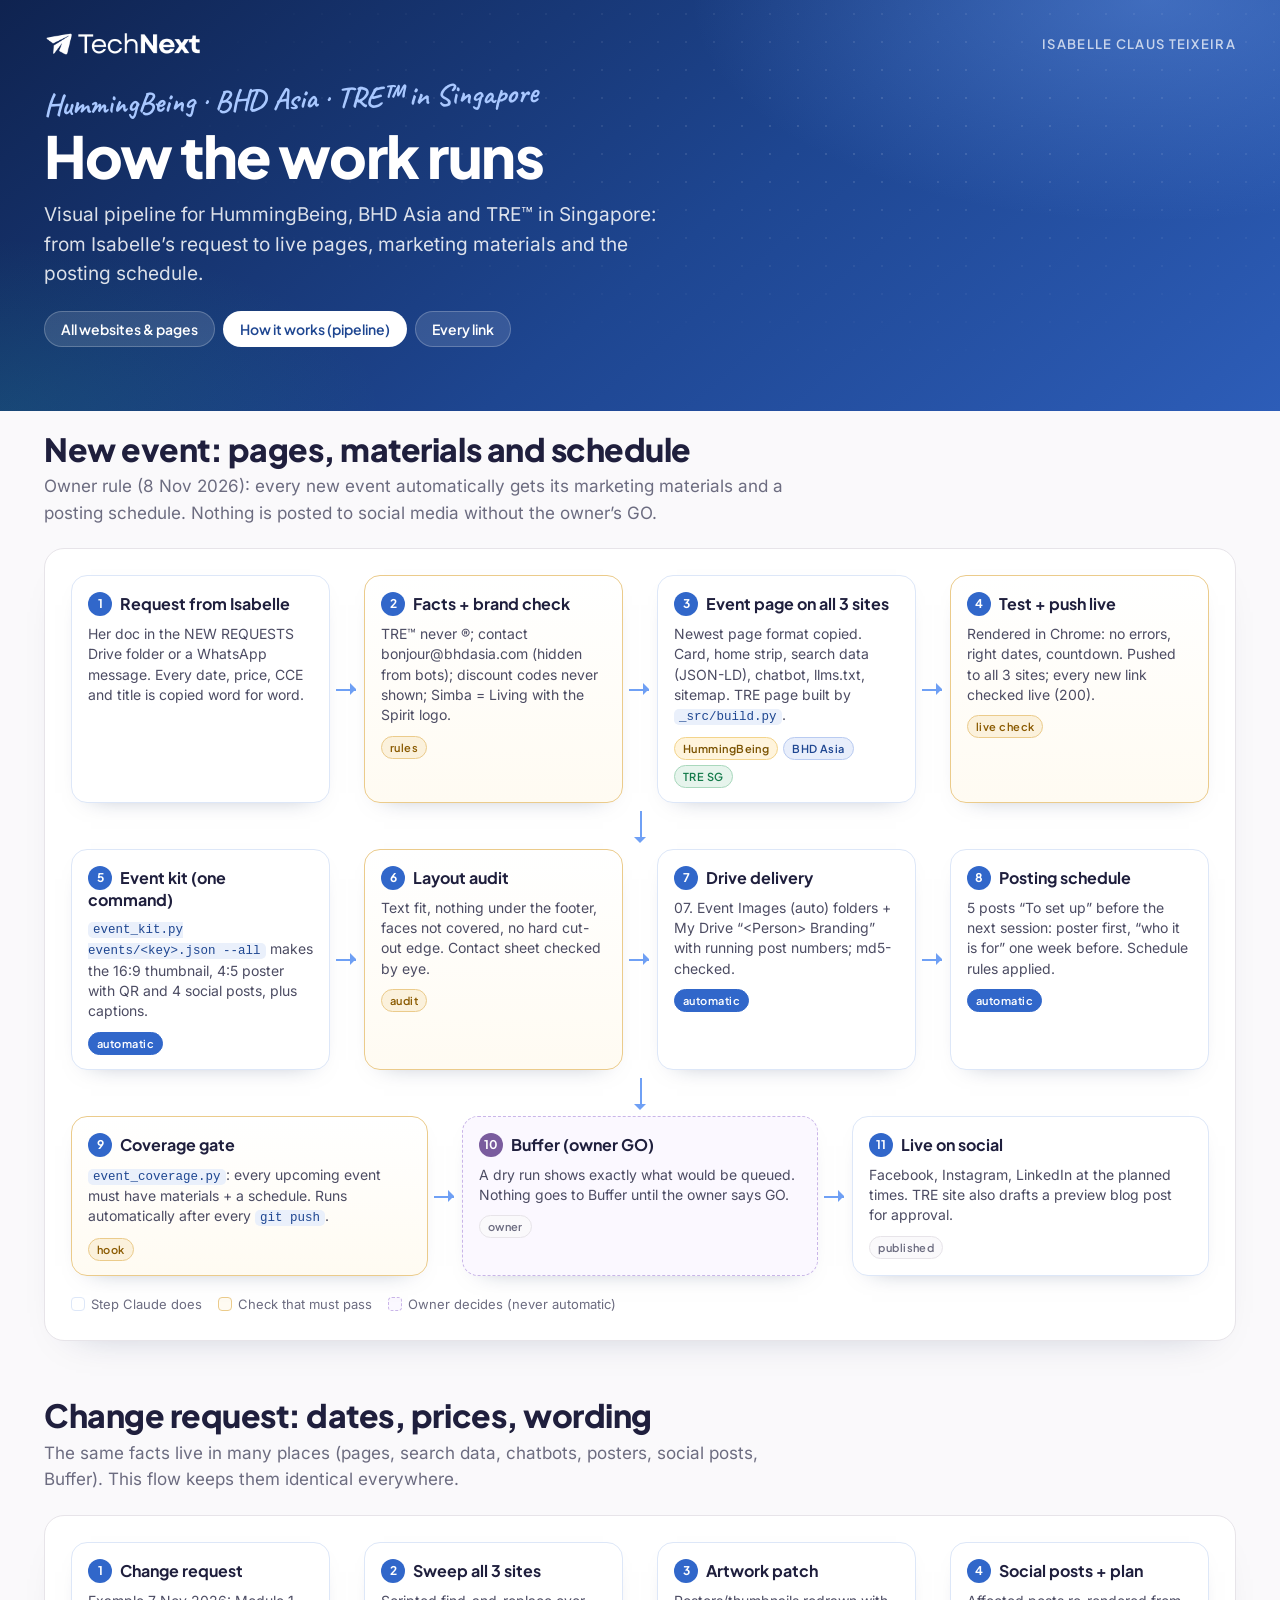
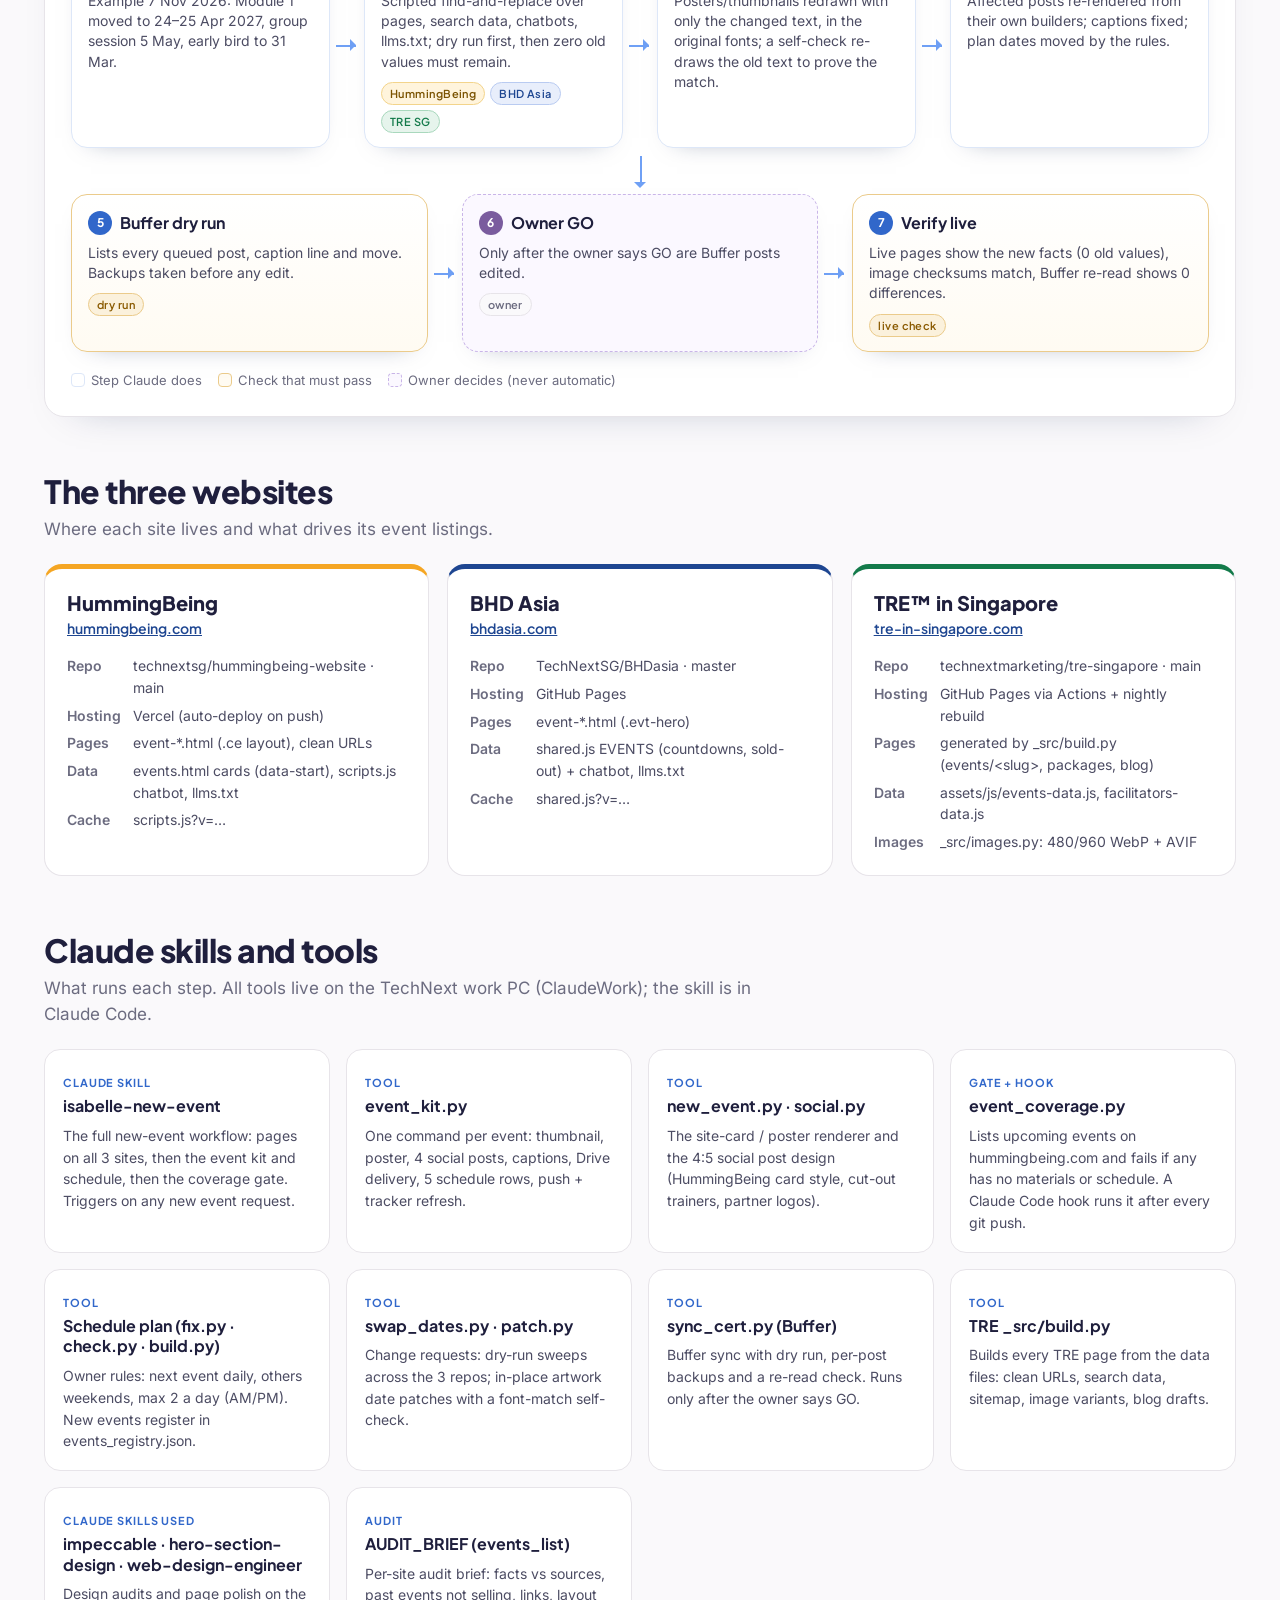
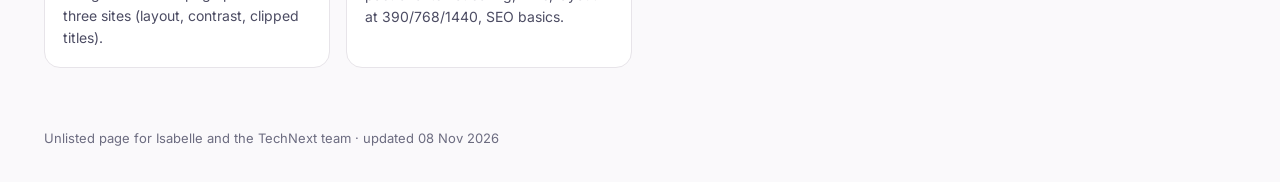
==== pipeline.html @ b977409a "Hub: pipeline flowchart page + every-link page (305 links), nav on all pages Owner ask 8 Nov 2026: c" ====
<!doctype html>
<html lang="en"><head><meta charset="utf-8"><meta name="viewport" content="width=device-width,initial-scale=1">
<meta name="robots" content="noindex,nofollow"><meta name="color-scheme" content="light">
<title>How the work runs · Isabelle · TechNext</title><meta name="description" content="Visual pipeline for HummingBeing, BHD Asia and TRE&trade; in Singapore: from Isabelle&rsquo;s request to live pages, marketing materials and the posting schedule.">
<link rel="icon" href="assets/img/favicon-48.png" sizes="48x48">
<link rel="stylesheet" href="assets/fonts.css?v=1"><link rel="stylesheet" href="assets/hub.css?v=1"><link rel="stylesheet" href="assets/pages.css?v=20261108a">
</head><body>
<header class="ix-hero"><div class="ix-wrap">
<div class="ix-top"><span class="ix-logo"><img src="assets/img/logo-horizontal-white.png" alt="TechNext" width="160" height="32"></span><span class="ix-for">Isabelle Claus Teixeira</span></div>
<div class="ix-hero-row"><div><p class="ix-kicker">HummingBeing · BHD Asia · TRE&trade; in Singapore</p>
<h1>How the work runs</h1><p class="ix-lead">Visual pipeline for HummingBeing, BHD Asia and TRE&trade; in Singapore: from Isabelle&rsquo;s request to live pages, marketing materials and the posting schedule.</p></div></div>
<nav class="pg-nav" aria-label="Hub pages"><a href="./">All websites &amp; pages</a><a href="pipeline.html" aria-current="page">How it works (pipeline)</a><a href="links.html">Every link</a></nav></div></header>
<main class="ix-wrap"><section class="pg-sec"><h2>New event: pages, materials and schedule</h2><p class="pg-lead">Owner rule (8 Nov 2026): every new event automatically gets its marketing materials and a posting schedule. Nothing is posted to social media without the owner&rsquo;s GO.</p><div class="pg-card"><div class="fl"><div class="fl-row" style="--n:4"><div class="nd "><b>Request from Isabelle</b><p>Her doc in the NEW REQUESTS Drive folder or a WhatsApp message. Every date, price, CCE and title is copied word for word.</p></div><div class="nd is-gate"><b>Facts + brand check</b><p>TRE&trade; never &reg;; contact bonjour@bhdasia.com (hidden from bots); discount codes never shown; Simba = Living with the Spirit logo.</p><div class="tg"><span class="gate">rules</span></div></div><div class="nd "><b>Event page on all 3 sites</b><p>Newest page format copied. Card, home strip, search data (JSON-LD), chatbot, llms.txt, sitemap. TRE page built by <code>_src/build.py</code>.</p><div class="tg"><span class="hb">HummingBeing</span><span class="bhd">BHD Asia</span><span class="tre">TRE SG</span></div></div><div class="nd is-gate"><b>Test + push live</b><p>Rendered in Chrome: no errors, right dates, countdown. Pushed to all 3 sites; every new link checked live (200).</p><div class="tg"><span class="gate">live check</span></div></div></div><div class="fl-row" style="--n:4"><div class="nd "><b>Event kit (one command)</b><p><code>event_kit.py events/&lt;key&gt;.json --all</code> makes the 16:9 thumbnail, 4:5 poster with QR and 4 social posts, plus captions.</p><div class="tg"><span class="auto">automatic</span></div></div><div class="nd is-gate"><b>Layout audit</b><p>Text fit, nothing under the footer, faces not covered, no hard cut-out edge. Contact sheet checked by eye.</p><div class="tg"><span class="gate">audit</span></div></div><div class="nd "><b>Drive delivery</b><p>07. Event Images (auto) folders + My Drive &ldquo;&lt;Person&gt; Branding&rdquo; with running post numbers; md5-checked.</p><div class="tg"><span class="auto">automatic</span></div></div><div class="nd "><b>Posting schedule</b><p>5 posts &ldquo;To set up&rdquo; before the next session: poster first, &ldquo;who it is for&rdquo; one week before. Schedule rules applied.</p><div class="tg"><span class="auto">automatic</span></div></div></div><div class="fl-row" style="--n:3"><div class="nd is-gate"><b>Coverage gate</b><p><code>event_coverage.py</code>: every upcoming event must have materials + a schedule. Runs automatically after every <code>git push</code>.</p><div class="tg"><span class="gate">hook</span></div></div><div class="nd is-owner"><b>Buffer (owner GO)</b><p>A dry run shows exactly what would be queued. Nothing goes to Buffer until the owner says GO.</p><div class="tg"><span class="">owner</span></div></div><div class="nd "><b>Live on social</b><p>Facebook, Instagram, LinkedIn at the planned times. TRE site also drafts a preview blog post for approval.</p><div class="tg"><span class="">published</span></div></div></div></div><div class="fl-legend"><span><i></i>Step Claude does</span><span><i class="g"></i>Check that must pass</span><span><i class="o"></i>Owner decides (never automatic)</span></div></div></section><section class="pg-sec"><h2>Change request: dates, prices, wording</h2><p class="pg-lead">The same facts live in many places (pages, search data, chatbots, posters, social posts, Buffer). This flow keeps them identical everywhere.</p><div class="pg-card"><div class="fl"><div class="fl-row" style="--n:4"><div class="nd "><b>Change request</b><p>Example 7 Nov 2026: Module 1 moved to 24&ndash;25 Apr 2027, group session 5 May, early bird to 31 Mar.</p></div><div class="nd "><b>Sweep all 3 sites</b><p>Scripted find-and-replace over pages, search data, chatbots, llms.txt; dry run first, then zero old values must remain.</p><div class="tg"><span class="hb">HummingBeing</span><span class="bhd">BHD Asia</span><span class="tre">TRE SG</span></div></div><div class="nd "><b>Artwork patch</b><p>Posters/thumbnails redrawn with only the changed text, in the original fonts; a self-check re-draws the old text to prove the match.</p></div><div class="nd "><b>Social posts + plan</b><p>Affected posts re-rendered from their own builders; captions fixed; plan dates moved by the rules.</p></div></div><div class="fl-row" style="--n:3"><div class="nd is-gate"><b>Buffer dry run</b><p>Lists every queued post, caption line and move. Backups taken before any edit.</p><div class="tg"><span class="gate">dry run</span></div></div><div class="nd is-owner"><b>Owner GO</b><p>Only after the owner says GO are Buffer posts edited.</p><div class="tg"><span class="">owner</span></div></div><div class="nd is-gate"><b>Verify live</b><p>Live pages show the new facts (0 old values), image checksums match, Buffer re-read shows 0 differences.</p><div class="tg"><span class="gate">live check</span></div></div></div></div><div class="fl-legend"><span><i></i>Step Claude does</span><span><i class="g"></i>Check that must pass</span><span><i class="o"></i>Owner decides (never automatic)</span></div></div></section><section class="pg-sec"><h2>The three websites</h2><p class="pg-lead">Where each site lives and what drives its event listings.</p><div class="sites3"><div class="site" style="--c:#F5A623"><h3>HummingBeing</h3><a class="u" href="https://hummingbeing.com/">hummingbeing.com</a><dl><dt>Repo</dt><dd>technextsg/hummingbeing-website · main</dd><dt>Hosting</dt><dd>Vercel (auto-deploy on push)</dd><dt>Pages</dt><dd>event-*.html (.ce layout), clean URLs</dd><dt>Data</dt><dd>events.html cards (data-start), scripts.js chatbot, llms.txt</dd><dt>Cache</dt><dd>scripts.js?v=…</dd></dl></div><div class="site" style="--c:#1E4691"><h3>BHD Asia</h3><a class="u" href="https://bhdasia.com/">bhdasia.com</a><dl><dt>Repo</dt><dd>TechNextSG/BHDasia · master</dd><dt>Hosting</dt><dd>GitHub Pages</dd><dt>Pages</dt><dd>event-*.html (.evt-hero)</dd><dt>Data</dt><dd>shared.js EVENTS (countdowns, sold-out) + chatbot, llms.txt</dd><dt>Cache</dt><dd>shared.js?v=…</dd></dl></div><div class="site" style="--c:#137A4A"><h3>TRE&trade; in Singapore</h3><a class="u" href="https://tre-in-singapore.com/">tre-in-singapore.com</a><dl><dt>Repo</dt><dd>technextmarketing/tre-singapore · main</dd><dt>Hosting</dt><dd>GitHub Pages via Actions + nightly rebuild</dd><dt>Pages</dt><dd>generated by _src/build.py (events/&lt;slug&gt;, packages, blog)</dd><dt>Data</dt><dd>assets/js/events-data.js, facilitators-data.js</dd><dt>Images</dt><dd>_src/images.py: 480/960 WebP + AVIF</dd></dl></div></div></section><section class="pg-sec"><h2>Claude skills and tools</h2><p class="pg-lead">What runs each step. All tools live on the TechNext work PC (ClaudeWork); the skill is in Claude Code.</p><div class="skills"><div class="sk"><span class="k">Claude skill</span><h3>isabelle-new-event</h3><p>The full new-event workflow: pages on all 3 sites, then the event kit and schedule, then the coverage gate. Triggers on any new event request.</p></div><div class="sk"><span class="k">Tool</span><h3>event_kit.py</h3><p>One command per event: thumbnail, poster, 4 social posts, captions, Drive delivery, 5 schedule rows, push + tracker refresh.</p></div><div class="sk"><span class="k">Tool</span><h3>new_event.py · social.py</h3><p>The site-card / poster renderer and the 4:5 social post design (HummingBeing card style, cut-out trainers, partner logos).</p></div><div class="sk"><span class="k">Gate + hook</span><h3>event_coverage.py</h3><p>Lists upcoming events on hummingbeing.com and fails if any has no materials or schedule. A Claude Code hook runs it after every git push.</p></div><div class="sk"><span class="k">Tool</span><h3>Schedule plan (fix.py · check.py · build.py)</h3><p>Owner rules: next event daily, others weekends, max 2 a day (AM/PM). New events register in events_registry.json.</p></div><div class="sk"><span class="k">Tool</span><h3>swap_dates.py · patch.py</h3><p>Change requests: dry-run sweeps across the 3 repos; in-place artwork date patches with a font-match self-check.</p></div><div class="sk"><span class="k">Tool</span><h3>sync_cert.py (Buffer)</h3><p>Buffer sync with dry run, per-post backups and a re-read check. Runs only after the owner says GO.</p></div><div class="sk"><span class="k">Tool</span><h3>TRE _src/build.py</h3><p>Builds every TRE page from the data files: clean URLs, search data, sitemap, image variants, blog drafts.</p></div><div class="sk"><span class="k">Claude skills used</span><h3>impeccable · hero-section-design · web-design-engineer</h3><p>Design audits and page polish on the three sites (layout, contrast, clipped titles).</p></div><div class="sk"><span class="k">Audit</span><h3>AUDIT_BRIEF (events_list)</h3><p>Per-site audit brief: facts vs sources, past events not selling, links, layout at 390/768/1440, SEO basics.</p></div></div></section><p style="margin:60px 0 40px;font-size:13px;color:var(--muted)">Unlisted page for Isabelle and the TechNext team · updated 08 Nov 2026</p></main></body></html>
---- assets/fonts.css ----
/* Deck fonts, self-hosted so a presentation looks the same with no internet (offline, venue Wi-Fi down, file:// copies).
   Caveat, Inter and Plus Jakarta Sans (SIL Open Font License); latin, latin-ext and vietnamese subsets. One face per weight,
   exactly as Google Fonts declared them, so in-between weights (650, 750) still resolve to 700 and 800 as before. */
@font-face{font-family:'Caveat';font-style:normal;font-weight:500;font-display:swap;src:url(fonts/caveat-latin-ext.woff2) format('woff2');unicode-range:U+0100-02BA, U+02BD-02C5, U+02C7-02CC, U+02CE-02D7, U+02DD-02FF, U+0304, U+0308, U+0329, U+1D00-1DBF, U+1E00-1E9F, U+1EF2-1EFF, U+2020, U+20A0-20AB, U+20AD-20C0, U+2113, U+2C60-2C7F, U+A720-A7FF}
@font-face{font-family:'Caveat';font-style:normal;font-weight:500;font-display:swap;src:url(fonts/caveat-latin.woff2) format('woff2');unicode-range:U+0000-00FF, U+0131, U+0152-0153, U+02BB-02BC, U+02C6, U+02DA, U+02DC, U+0304, U+0308, U+0329, U+2000-206F, U+20AC, U+2122, U+2191, U+2193, U+2212, U+2215, U+FEFF, U+FFFD}
@font-face{font-family:'Caveat';font-style:normal;font-weight:600;font-display:swap;src:url(fonts/caveat-latin-ext.woff2) format('woff2');unicode-range:U+0100-02BA, U+02BD-02C5, U+02C7-02CC, U+02CE-02D7, U+02DD-02FF, U+0304, U+0308, U+0329, U+1D00-1DBF, U+1E00-1E9F, U+1EF2-1EFF, U+2020, U+20A0-20AB, U+20AD-20C0, U+2113, U+2C60-2C7F, U+A720-A7FF}
@font-face{font-family:'Caveat';font-style:normal;font-weight:600;font-display:swap;src:url(fonts/caveat-latin.woff2) format('woff2');unicode-range:U+0000-00FF, U+0131, U+0152-0153, U+02BB-02BC, U+02C6, U+02DA, U+02DC, U+0304, U+0308, U+0329, U+2000-206F, U+20AC, U+2122, U+2191, U+2193, U+2212, U+2215, U+FEFF, U+FFFD}
@font-face{font-family:'Caveat';font-style:normal;font-weight:700;font-display:swap;src:url(fonts/caveat-latin-ext.woff2) format('woff2');unicode-range:U+0100-02BA, U+02BD-02C5, U+02C7-02CC, U+02CE-02D7, U+02DD-02FF, U+0304, U+0308, U+0329, U+1D00-1DBF, U+1E00-1E9F, U+1EF2-1EFF, U+2020, U+20A0-20AB, U+20AD-20C0, U+2113, U+2C60-2C7F, U+A720-A7FF}
@font-face{font-family:'Caveat';font-style:normal;font-weight:700;font-display:swap;src:url(fonts/caveat-latin.woff2) format('woff2');unicode-range:U+0000-00FF, U+0131, U+0152-0153, U+02BB-02BC, U+02C6, U+02DA, U+02DC, U+0304, U+0308, U+0329, U+2000-206F, U+20AC, U+2122, U+2191, U+2193, U+2212, U+2215, U+FEFF, U+FFFD}
@font-face{font-family:'Inter';font-style:normal;font-weight:400;font-display:swap;src:url(fonts/inter-vietnamese.woff2) format('woff2');unicode-range:U+0102-0103, U+0110-0111, U+0128-0129, U+0168-0169, U+01A0-01A1, U+01AF-01B0, U+0300-0301, U+0303-0304, U+0308-0309, U+0323, U+0329, U+1EA0-1EF9, U+20AB}
@font-face{font-family:'Inter';font-style:normal;font-weight:400;font-display:swap;src:url(fonts/inter-latin-ext.woff2) format('woff2');unicode-range:U+0100-02BA, U+02BD-02C5, U+02C7-02CC, U+02CE-02D7, U+02DD-02FF, U+0304, U+0308, U+0329, U+1D00-1DBF, U+1E00-1E9F, U+1EF2-1EFF, U+2020, U+20A0-20AB, U+20AD-20C0, U+2113, U+2C60-2C7F, U+A720-A7FF}
@font-face{font-family:'Inter';font-style:normal;font-weight:400;font-display:swap;src:url(fonts/inter-latin.woff2) format('woff2');unicode-range:U+0000-00FF, U+0131, U+0152-0153, U+02BB-02BC, U+02C6, U+02DA, U+02DC, U+0304, U+0308, U+0329, U+2000-206F, U+20AC, U+2122, U+2191, U+2193, U+2212, U+2215, U+FEFF, U+FFFD}
@font-face{font-family:'Inter';font-style:normal;font-weight:500;font-display:swap;src:url(fonts/inter-vietnamese.woff2) format('woff2');unicode-range:U+0102-0103, U+0110-0111, U+0128-0129, U+0168-0169, U+01A0-01A1, U+01AF-01B0, U+0300-0301, U+0303-0304, U+0308-0309, U+0323, U+0329, U+1EA0-1EF9, U+20AB}
@font-face{font-family:'Inter';font-style:normal;font-weight:500;font-display:swap;src:url(fonts/inter-latin-ext.woff2) format('woff2');unicode-range:U+0100-02BA, U+02BD-02C5, U+02C7-02CC, U+02CE-02D7, U+02DD-02FF, U+0304, U+0308, U+0329, U+1D00-1DBF, U+1E00-1E9F, U+1EF2-1EFF, U+2020, U+20A0-20AB, U+20AD-20C0, U+2113, U+2C60-2C7F, U+A720-A7FF}
@font-face{font-family:'Inter';font-style:normal;font-weight:500;font-display:swap;src:url(fonts/inter-latin.woff2) format('woff2');unicode-range:U+0000-00FF, U+0131, U+0152-0153, U+02BB-02BC, U+02C6, U+02DA, U+02DC, U+0304, U+0308, U+0329, U+2000-206F, U+20AC, U+2122, U+2191, U+2193, U+2212, U+2215, U+FEFF, U+FFFD}
@font-face{font-family:'Inter';font-style:normal;font-weight:600;font-display:swap;src:url(fonts/inter-vietnamese.woff2) format('woff2');unicode-range:U+0102-0103, U+0110-0111, U+0128-0129, U+0168-0169, U+01A0-01A1, U+01AF-01B0, U+0300-0301, U+0303-0304, U+0308-0309, U+0323, U+0329, U+1EA0-1EF9, U+20AB}
@font-face{font-family:'Inter';font-style:normal;font-weight:600;font-display:swap;src:url(fonts/inter-latin-ext.woff2) format('woff2');unicode-range:U+0100-02BA, U+02BD-02C5, U+02C7-02CC, U+02CE-02D7, U+02DD-02FF, U+0304, U+0308, U+0329, U+1D00-1DBF, U+1E00-1E9F, U+1EF2-1EFF, U+2020, U+20A0-20AB, U+20AD-20C0, U+2113, U+2C60-2C7F, U+A720-A7FF}
@font-face{font-family:'Inter';font-style:normal;font-weight:600;font-display:swap;src:url(fonts/inter-latin.woff2) format('woff2');unicode-range:U+0000-00FF, U+0131, U+0152-0153, U+02BB-02BC, U+02C6, U+02DA, U+02DC, U+0304, U+0308, U+0329, U+2000-206F, U+20AC, U+2122, U+2191, U+2193, U+2212, U+2215, U+FEFF, U+FFFD}
@font-face{font-family:'Inter';font-style:normal;font-weight:700;font-display:swap;src:url(fonts/inter-vietnamese.woff2) format('woff2');unicode-range:U+0102-0103, U+0110-0111, U+0128-0129, U+0168-0169, U+01A0-01A1, U+01AF-01B0, U+0300-0301, U+0303-0304, U+0308-0309, U+0323, U+0329, U+1EA0-1EF9, U+20AB}
@font-face{font-family:'Inter';font-style:normal;font-weight:700;font-display:swap;src:url(fonts/inter-latin-ext.woff2) format('woff2');unicode-range:U+0100-02BA, U+02BD-02C5, U+02C7-02CC, U+02CE-02D7, U+02DD-02FF, U+0304, U+0308, U+0329, U+1D00-1DBF, U+1E00-1E9F, U+1EF2-1EFF, U+2020, U+20A0-20AB, U+20AD-20C0, U+2113, U+2C60-2C7F, U+A720-A7FF}
@font-face{font-family:'Inter';font-style:normal;font-weight:700;font-display:swap;src:url(fonts/inter-latin.woff2) format('woff2');unicode-range:U+0000-00FF, U+0131, U+0152-0153, U+02BB-02BC, U+02C6, U+02DA, U+02DC, U+0304, U+0308, U+0329, U+2000-206F, U+20AC, U+2122, U+2191, U+2193, U+2212, U+2215, U+FEFF, U+FFFD}
@font-face{font-family:'Plus Jakarta Sans';font-style:normal;font-weight:500;font-display:swap;src:url(fonts/plus-jakarta-sans-vietnamese.woff2) format('woff2');unicode-range:U+0102-0103, U+0110-0111, U+0128-0129, U+0168-0169, U+01A0-01A1, U+01AF-01B0, U+0300-0301, U+0303-0304, U+0308-0309, U+0323, U+0329, U+1EA0-1EF9, U+20AB}
@font-face{font-family:'Plus Jakarta Sans';font-style:normal;font-weight:500;font-display:swap;src:url(fonts/plus-jakarta-sans-latin-ext.woff2) format('woff2');unicode-range:U+0100-02BA, U+02BD-02C5, U+02C7-02CC, U+02CE-02D7, U+02DD-02FF, U+0304, U+0308, U+0329, U+1D00-1DBF, U+1E00-1E9F, U+1EF2-1EFF, U+2020, U+20A0-20AB, U+20AD-20C0, U+2113, U+2C60-2C7F, U+A720-A7FF}
@font-face{font-family:'Plus Jakarta Sans';font-style:normal;font-weight:500;font-display:swap;src:url(fonts/plus-jakarta-sans-latin.woff2) format('woff2');unicode-range:U+0000-00FF, U+0131, U+0152-0153, U+02BB-02BC, U+02C6, U+02DA, U+02DC, U+0304, U+0308, U+0329, U+2000-206F, U+20AC, U+2122, U+2191, U+2193, U+2212, U+2215, U+FEFF, U+FFFD}
@font-face{font-family:'Plus Jakarta Sans';font-style:normal;font-weight:600;font-display:swap;src:url(fonts/plus-jakarta-sans-vietnamese.woff2) format('woff2');unicode-range:U+0102-0103, U+0110-0111, U+0128-0129, U+0168-0169, U+01A0-01A1, U+01AF-01B0, U+0300-0301, U+0303-0304, U+0308-0309, U+0323, U+0329, U+1EA0-1EF9, U+20AB}
@font-face{font-family:'Plus Jakarta Sans';font-style:normal;font-weight:600;font-display:swap;src:url(fonts/plus-jakarta-sans-latin-ext.woff2) format('woff2');unicode-range:U+0100-02BA, U+02BD-02C5, U+02C7-02CC, U+02CE-02D7, U+02DD-02FF, U+0304, U+0308, U+0329, U+1D00-1DBF, U+1E00-1E9F, U+1EF2-1EFF, U+2020, U+20A0-20AB, U+20AD-20C0, U+2113, U+2C60-2C7F, U+A720-A7FF}
@font-face{font-family:'Plus Jakarta Sans';font-style:normal;font-weight:600;font-display:swap;src:url(fonts/plus-jakarta-sans-latin.woff2) format('woff2');unicode-range:U+0000-00FF, U+0131, U+0152-0153, U+02BB-02BC, U+02C6, U+02DA, U+02DC, U+0304, U+0308, U+0329, U+2000-206F, U+20AC, U+2122, U+2191, U+2193, U+2212, U+2215, U+FEFF, U+FFFD}
@font-face{font-family:'Plus Jakarta Sans';font-style:normal;font-weight:700;font-display:swap;src:url(fonts/plus-jakarta-sans-vietnamese.woff2) format('woff2');unicode-range:U+0102-0103, U+0110-0111, U+0128-0129, U+0168-0169, U+01A0-01A1, U+01AF-01B0, U+0300-0301, U+0303-0304, U+0308-0309, U+0323, U+0329, U+1EA0-1EF9, U+20AB}
@font-face{font-family:'Plus Jakarta Sans';font-style:normal;font-weight:700;font-display:swap;src:url(fonts/plus-jakarta-sans-latin-ext.woff2) format('woff2');unicode-range:U+0100-02BA, U+02BD-02C5, U+02C7-02CC, U+02CE-02D7, U+02DD-02FF, U+0304, U+0308, U+0329, U+1D00-1DBF, U+1E00-1E9F, U+1EF2-1EFF, U+2020, U+20A0-20AB, U+20AD-20C0, U+2113, U+2C60-2C7F, U+A720-A7FF}
@font-face{font-family:'Plus Jakarta Sans';font-style:normal;font-weight:700;font-display:swap;src:url(fonts/plus-jakarta-sans-latin.woff2) format('woff2');unicode-range:U+0000-00FF, U+0131, U+0152-0153, U+02BB-02BC, U+02C6, U+02DA, U+02DC, U+0304, U+0308, U+0329, U+2000-206F, U+20AC, U+2122, U+2191, U+2193, U+2212, U+2215, U+FEFF, U+FFFD}
@font-face{font-family:'Plus Jakarta Sans';font-style:normal;font-weight:800;font-display:swap;src:url(fonts/plus-jakarta-sans-vietnamese.woff2) format('woff2');unicode-range:U+0102-0103, U+0110-0111, U+0128-0129, U+0168-0169, U+01A0-01A1, U+01AF-01B0, U+0300-0301, U+0303-0304, U+0308-0309, U+0323, U+0329, U+1EA0-1EF9, U+20AB}
@font-face{font-family:'Plus Jakarta Sans';font-style:normal;font-weight:800;font-display:swap;src:url(fonts/plus-jakarta-sans-latin-ext.woff2) format('woff2');unicode-range:U+0100-02BA, U+02BD-02C5, U+02C7-02CC, U+02CE-02D7, U+02DD-02FF, U+0304, U+0308, U+0329, U+1D00-1DBF, U+1E00-1E9F, U+1EF2-1EFF, U+2020, U+20A0-20AB, U+20AD-20C0, U+2113, U+2C60-2C7F, U+A720-A7FF}
@font-face{font-family:'Plus Jakarta Sans';font-style:normal;font-weight:800;font-display:swap;src:url(fonts/plus-jakarta-sans-latin.woff2) format('woff2');unicode-range:U+0000-00FF, U+0131, U+0152-0153, U+02BB-02BC, U+02C6, U+02DA, U+02DC, U+0304, U+0308, U+0329, U+2000-206F, U+20AC, U+2122, U+2191, U+2193, U+2212, U+2215, U+FEFF, U+FFFD}
---- assets/hub.css ----
/* Isabelle hub: same look as the TechNext presentations launcher */
:root{
  --blue:#3167CA; --blue-700:#1E4691; --blue-300:#6FA0F5; --blue-100:#DDE7F8; --blue-050:#EAF0FB;
  --ink:#1F1F3D; --body:#4C4C63; --muted:#6C6C80; --line:#E7E4E9; --alt:#FAF9FB;
  --green:#137A4A; --green-050:#E6F4EC; --amber:#8A5A00; --amber-050:#FBF1DC;
  --f-display:"Plus Jakarta Sans",system-ui,sans-serif; --f-body:Inter,system-ui,sans-serif; --f-hand:Caveat,cursive;
  --ease:cubic-bezier(.2,.8,.2,1);
  color-scheme:light;
}
*,*::before,*::after{box-sizing:border-box}
html{-webkit-text-size-adjust:100%}
body{margin:0;background:var(--alt);color:var(--body);font:400 17px/1.55 var(--f-body);-webkit-font-smoothing:antialiased;overflow-x:hidden}
img{display:block;max-width:100%;height:auto}
a{color:inherit}
[hidden]{display:none!important}
.ix-wrap{width:100%;max-width:1240px;margin:0 auto;padding:0 24px}
.ic{width:15px;height:15px;flex:none}

/* hero */
.ix-hero{color:#fff;padding:28px 0 64px;background:
  radial-gradient(ellipse 60% 90% at 90% 0%,rgba(111,160,245,.4),transparent 60%),
  radial-gradient(ellipse 50% 70% at 0% 100%,rgba(33,183,153,.14),transparent 60%),
  linear-gradient(140deg,#0F2350 0%,#1E4691 55%,#2D5DB8 100%);position:relative;overflow:hidden}
.ix-hero::before{content:"";position:absolute;inset:0;background-image:radial-gradient(rgba(255,255,255,.12) 1.2px,transparent 1.4px);background-size:28px 28px;
  -webkit-mask-image:radial-gradient(ellipse 80% 80% at 70% 30%,#000 10%,transparent 75%);mask-image:radial-gradient(ellipse 80% 80% at 70% 30%,#000 10%,transparent 75%);pointer-events:none}
.ix-hero .ix-wrap{position:relative}
.ix-top{display:flex;align-items:center;justify-content:space-between;gap:16px}
.ix-logo img{height:32px;width:auto}
.ix-for{font:600 13px/1 var(--f-display);letter-spacing:.1em;text-transform:uppercase;color:rgba(255,255,255,.72)}
.ix-hero-row{display:flex;align-items:flex-end;justify-content:space-between;gap:32px;margin-top:30px}
.ix-kicker{display:inline-block;margin:0 0 6px;font:700 30px/1 var(--f-hand);color:#A9C8FF;transform:rotate(-1.5deg);transform-origin:0 50%}
.ix-hero h1{margin:0;font:800 clamp(34px,5vw,58px)/1.04 var(--f-display);letter-spacing:-.025em;max-width:760px;text-wrap:balance}
.ix-hero h1 span{background:linear-gradient(transparent 72%,rgba(111,160,245,.55) 72%,rgba(111,160,245,.55) 91%,transparent 91%)}
.ix-lead{margin:14px 0 0;max-width:620px;font-size:clamp(16px,1.8vw,19px);color:rgba(255,255,255,.85)}
.ix-stats{display:flex;gap:10px;margin:0;flex:none}
.ix-stats div{display:flex;flex-direction:column-reverse;min-width:104px;padding:14px 16px 12px;border-radius:16px;background:rgba(255,255,255,.08);border:1px solid rgba(255,255,255,.16)}
.ix-stats dd{margin:0;font:800 34px/1 var(--f-display);letter-spacing:-.02em}
.ix-stats dt{margin-top:6px;font:600 12px/1.2 var(--f-display);letter-spacing:.1em;text-transform:uppercase;color:rgba(255,255,255,.7)}

/* filter bar */
main.ix-wrap{margin-top:-36px;position:relative}
.ix-bar{position:sticky;top:10px;z-index:20;display:flex;align-items:center;gap:10px 14px;flex-wrap:wrap;padding:12px;border-radius:18px;background:#fff;border:1px solid var(--line);
  box-shadow:0 1px 2px rgba(31,31,61,.06),0 12px 28px -18px rgba(31,31,61,.35)}
.ix-q{position:relative;display:flex;align-items:center;flex:1 1 220px;min-width:0;max-width:340px}
.ix-q .ic{position:absolute;left:12px;width:17px;height:17px;color:var(--muted);pointer-events:none}
.ix-q input{width:100%;padding:11px 14px 11px 38px;border-radius:11px;border:1px solid var(--line);background:var(--alt);font:500 15px/1.2 var(--f-body);color:var(--ink);-webkit-appearance:none;appearance:none}
.ix-q input:focus{outline:2px solid var(--blue-300);outline-offset:0;background:#fff}
.ix-tabs{display:flex;gap:4px;flex-wrap:wrap;padding:4px;border-radius:13px;background:var(--alt);border:1px solid var(--line)}
.ix-tab{display:inline-flex;align-items:center;gap:7px;padding:8px 12px;border:0;border-radius:9px;background:none;font:700 14px/1 var(--f-display);color:var(--body);cursor:pointer;white-space:nowrap}
.ix-tab span{font:700 11.5px/1 var(--f-display);padding:3px 6px;border-radius:999px;background:var(--blue-050);color:var(--blue)}
.ix-tab:hover{color:var(--ink);background:#fff}
.ix-tab:focus-visible{outline:2px solid var(--blue-300);outline-offset:1px}
.ix-tab[aria-pressed=true]{background:var(--blue);color:#fff;box-shadow:0 6px 14px -8px rgba(49,103,202,.8)}
.ix-tab[aria-pressed=true] span{background:rgba(255,255,255,.22);color:#fff}

/* groups + cards */
.ix-results{--cols:3;margin-top:34px;display:flex;flex-direction:column;gap:44px}
.ix-gh{display:flex;align-items:baseline;flex-wrap:wrap;gap:4px 10px;margin:0 0 16px;padding-bottom:12px;border-bottom:1px solid var(--line)}
.ix-gh h2{margin:0;font:800 22px/1.2 var(--f-display);color:var(--ink);letter-spacing:-.01em}
.ix-gh .ix-n{font:700 13px/1 var(--f-display);color:var(--blue)}
.ix-gh p{margin:0;flex-basis:100%;font-size:14.5px;color:var(--muted)}
.ix-grid{display:grid;grid-template-columns:repeat(var(--cols),minmax(0,1fr));gap:22px;align-items:start}
.ix-card{background:#fff;border:1px solid var(--line);border-radius:20px;overflow:hidden;box-shadow:0 1px 2px rgba(31,31,61,.05),0 10px 24px -16px rgba(31,31,61,.22);display:flex;flex-direction:column;
  transition:border-color .25s,transform .35s var(--ease),box-shadow .35s var(--ease)}
.ix-card:hover{border-color:var(--blue-300);transform:translateY(-3px);box-shadow:0 1px 2px rgba(31,31,61,.05),0 18px 34px -20px rgba(31,31,61,.35)}
.ix-thumb{position:relative;display:block;aspect-ratio:16/9;overflow:hidden;background:#0F2350}
.ix-thumb img{position:absolute;inset:0;width:100%;height:100%;object-fit:cover;object-position:top;transition:opacity .5s var(--ease)}
.ix-thumb-2{opacity:0}
.ix-card:hover .ix-thumb-2,.ix-card:focus-within .ix-thumb-2{opacity:1}
.ix-st{position:absolute;left:10px;top:10px;padding:5px 8px;border-radius:8px;font:700 11.5px/1 var(--f-display);letter-spacing:.06em;text-transform:uppercase;background:var(--green-050);color:var(--green)}
.ix-st--preview{background:var(--amber-050);color:var(--amber)}
.ix-body{padding:18px 20px 20px;display:flex;flex-direction:column;flex:1}
.ix-meta{margin:0 0 6px;font:700 11.5px/1 var(--f-display);letter-spacing:.08em;text-transform:uppercase;color:var(--blue)}
.ix-body h3{margin:2px 0 6px;font:800 22px/1.18 var(--f-display);color:var(--ink);letter-spacing:-.02em}
.ix-body h3 a{text-decoration:none}
.ix-body h3 a:hover{color:var(--blue)}
.ix-desc{margin:0;font-size:15px;line-height:1.5}
.ix-acts{display:flex;flex-wrap:wrap;align-items:center;gap:6px;margin-top:auto;padding-top:16px}
.ix-btn{display:inline-flex;align-items:center;gap:6px;flex:none;padding:9px 12px;border-radius:9px;border:1px solid var(--line);background:#fff;text-decoration:none;font:700 13px/1 var(--f-display);color:var(--ink);white-space:nowrap;cursor:pointer;transition:border-color .2s,background .2s}
.ix-btn:hover{border-color:var(--blue-300)}
.ix-btn:focus-visible{outline:2px solid var(--blue-300);outline-offset:2px}
.ix-btn--p{background:var(--blue);border-color:var(--blue);color:#fff}
.ix-btn--p:hover{background:var(--blue-700);border-color:var(--blue-700)}
.ix-btn--t{border-color:transparent;color:var(--blue);background:none}
.ix-btn.is-done{color:var(--green)}

/* a website's page list */
.ix-pages{margin-top:14px;border-top:1px solid var(--line)}
.ix-pages summary{display:flex;align-items:center;justify-content:space-between;gap:10px;padding:12px 0 2px;font:700 14px/1.2 var(--f-display);color:var(--ink);cursor:pointer;list-style:none}
.ix-pages summary::-webkit-details-marker{display:none}
.ix-pc{margin-left:auto;font:600 12.5px/1 var(--f-display);color:var(--muted)}
.ix-pages summary::after{content:"";width:8px;height:8px;flex:none;border-right:2px solid var(--blue);border-bottom:2px solid var(--blue);transform:translateY(-3px) rotate(45deg);transition:transform .3s var(--ease)}
.ix-pages[open] summary::after{transform:translateY(2px) rotate(-135deg)}
.ix-pages summary:focus-visible{outline:2px solid var(--blue-300);outline-offset:2px;border-radius:6px}
.ix-pages ol{list-style:none;margin:8px 0 0;padding:0;max-height:340px;overflow:auto;overscroll-behavior:contain}
.ix-pages li a{display:flex;flex-direction:column;gap:1px;padding:7px 8px;border-radius:8px;text-decoration:none}
.ix-pages li a:hover{background:var(--blue-050)}
.ix-pages li b{font:600 14px/1.3 var(--f-body);color:var(--ink)}
.ix-pages li span{font-size:12.5px;color:var(--muted);overflow-wrap:anywhere}

.ix-empty{padding:56px 24px;text-align:center;border-radius:20px;border:1px dashed var(--blue-100);background:#fff}
.ix-empty b{font:800 20px/1.2 var(--f-display);color:var(--ink)}
.ix-empty p{margin:8px 0 0}
.ix-foot{margin-top:56px;padding:26px 0 34px;border-top:1px solid var(--line);font-size:14px;color:var(--muted)}
.ix-foot .ix-wrap{display:flex;justify-content:space-between;gap:12px;flex-wrap:wrap}

/* entrance */
@media (prefers-reduced-motion:no-preference){
  .ix-card{animation:ix-in .6s var(--ease) both;animation-delay:calc(var(--i,0)*45ms)}
  @keyframes ix-in{from{opacity:0;transform:translateY(14px)}}
}
@media (prefers-reduced-motion:reduce){.ix-card,.ix-thumb img{transition:none}}

@media (max-width:1100px){.ix-results{--cols:2}}
@media (max-width:860px){
  .ix-hero-row{flex-direction:column;align-items:flex-start;gap:22px}
  .ix-q{max-width:none;flex-basis:100%}
  .ix-bar{position:static}
}
@media (max-width:680px){
  .ix-wrap{padding:0 16px}
  .ix-hero{padding:22px 0 56px}
  .ix-results{--cols:1}
  .ix-stats{width:100%}
  .ix-stats div{flex:1;min-width:0}
  .ix-stats dd{font-size:28px}
  .ix-for{display:none}
  .ix-tabs{width:100%;overflow-x:auto;flex-wrap:nowrap;scrollbar-width:none}
  .ix-tabs::-webkit-scrollbar{display:none}
  .ix-stats dt{letter-spacing:.06em}
}
---- assets/pages.css ----
/* Extra hub pages (pipeline, links) - same tokens as hub.css */
.pg-nav{display:flex;gap:8px;flex-wrap:wrap;margin-top:22px}
.pg-nav a{font:600 14px/1 var(--f-display);color:#fff;text-decoration:none;padding:10px 16px;border-radius:999px;background:rgba(255,255,255,.12);border:1px solid rgba(255,255,255,.22)}
.pg-nav a[aria-current="page"],.pg-nav a:hover{background:#fff;color:var(--blue-700)}
.pg-sec{margin:56px 0}
.pg-sec>h2{margin:0 0 6px;font:800 clamp(24px,3vw,32px)/1.15 var(--f-display);color:var(--ink);letter-spacing:-.015em}
.pg-sec>p.pg-lead{margin:0 0 22px;max-width:760px;color:var(--muted)}
.pg-card{background:#fff;border:1px solid var(--line);border-radius:20px;padding:26px;box-shadow:0 18px 40px -32px rgba(15,35,80,.35)}

/* flowchart */
.fl{display:grid;gap:0;counter-reset:st}
.fl-row{display:grid;grid-template-columns:repeat(var(--n,4),minmax(0,1fr));gap:34px;position:relative}
.fl-row+.fl-row{margin-top:46px}
.fl-row+.fl-row::before{content:"";position:absolute;top:-38px;left:50%;width:2px;height:30px;background:var(--blue-300)}
.fl-row+.fl-row::after{content:"";position:absolute;top:-12px;left:calc(50% - 6px);border:6px solid transparent;border-top-color:var(--blue-300)}
.nd{position:relative;background:#fff;border:1.5px solid var(--blue-100);border-radius:16px;padding:16px 16px 14px;min-height:100%;
  box-shadow:0 10px 24px -20px rgba(15,35,80,.5)}
.nd:not(:last-child)::after{content:"";position:absolute;top:50%;right:-27px;width:20px;height:2px;background:var(--blue-300)}
.nd:not(:last-child)::before{content:"";position:absolute;top:calc(50% - 6px);right:-33px;border:6px solid transparent;border-left-color:var(--blue-300)}
.nd b{display:block;font:700 16px/1.25 var(--f-display);color:var(--ink)}
.nd b::before{counter-increment:st;content:counter(st);display:inline-grid;place-items:center;width:24px;height:24px;margin-right:8px;border-radius:50%;
  background:var(--blue);color:#fff;font:700 12px/1 var(--f-display);vertical-align:2px}
.nd p{margin:8px 0 0;font-size:14px;line-height:1.45;color:var(--body)}
.nd code,.pg-sec code{font:500 12.5px/1.4 ui-monospace,Consolas,monospace;background:var(--blue-050);color:var(--blue-700);padding:1px 5px;border-radius:5px;word-break:break-word}
.nd .tg{display:flex;gap:5px;flex-wrap:wrap;margin-top:10px}
.tg span{font:600 11px/1 var(--f-display);letter-spacing:.04em;padding:5px 8px;border-radius:999px;background:var(--alt);border:1px solid var(--line);color:var(--muted)}
.tg .hb{background:#FFF4DC;border-color:#F3D48B;color:#7A5200}
.tg .bhd{background:#E8EEFB;border-color:#B9CBF1;color:#1E4691}
.tg .tre{background:#E6F4EC;border-color:#A9D8BD;color:#137A4A}
.tg .auto{background:var(--blue);border-color:var(--blue);color:#fff}
.tg .gate{background:var(--amber-050);border-color:#EBCB8B;color:var(--amber)}
.nd.is-gate{border-color:#EBCB8B;background:linear-gradient(#fff,#FFFBF2)}
.nd.is-owner{border-style:dashed;border-color:#C9B5E8;background:#FBF8FF}
.nd.is-owner b::before{background:#7A5C9E}
.fl-legend{display:flex;gap:16px;flex-wrap:wrap;margin:18px 0 0;font-size:13px;color:var(--muted)}
.fl-legend i{display:inline-block;width:14px;height:14px;border-radius:4px;margin-right:6px;vertical-align:-2px;border:1.5px solid var(--blue-100);background:#fff}
.fl-legend .g{border-color:#EBCB8B;background:#FFFBF2}.fl-legend .o{border:1.5px dashed #C9B5E8;background:#FBF8FF}
@media (max-width:900px){
  .fl-row{grid-template-columns:minmax(0,1fr);gap:26px}
  .pg-card{padding:16px}
  .nd:not(:last-child)::after{top:auto;bottom:-20px;right:auto;left:50%;width:2px;height:14px}
  .nd:not(:last-child)::before{top:auto;bottom:-27px;right:auto;left:calc(50% - 6px);border-left-color:transparent;border-top-color:var(--blue-300)}
}

/* site map + skills */
.sites3{display:grid;grid-template-columns:repeat(3,minmax(0,1fr));gap:18px}
.site{border-radius:18px;padding:22px;background:#fff;border:1px solid var(--line);border-top:5px solid var(--c,#3167CA)}
.site h3{margin:0;font:800 20px/1.2 var(--f-display);color:var(--ink)}
.site a.u{display:inline-block;margin-top:4px;font:600 14px var(--f-display);color:var(--blue-700)}
.site dl{margin:14px 0 0;display:grid;grid-template-columns:auto 1fr;gap:6px 12px;font-size:14px}
.site dt{color:var(--muted);font-weight:600}.site dd{margin:0;color:var(--body);word-break:break-word}
.skills{display:grid;grid-template-columns:repeat(auto-fill,minmax(280px,1fr));gap:16px}
.sk{background:#fff;border:1px solid var(--line);border-radius:16px;padding:18px}
.sk h3{margin:0;font:700 16px/1.3 var(--f-display);color:var(--ink)}
.sk .k{display:inline-block;margin-bottom:8px;font:700 11px/1 var(--f-display);letter-spacing:.08em;text-transform:uppercase;color:var(--blue)}
.sk p{margin:8px 0 0;font-size:14px}
@media (max-width:900px){.sites3{grid-template-columns:1fr}}

/* links */
.lk-bar{position:sticky;top:0;z-index:5;display:flex;gap:10px;flex-wrap:wrap;align-items:center;padding:14px 0;background:var(--alt)}
.lk-bar input{flex:1 1 260px;min-width:0;font:400 16px var(--f-body);padding:11px 14px;border:1px solid var(--line);border-radius:12px;background:#fff}
.lk-bar button{font:600 13px/1 var(--f-display);padding:10px 14px;border-radius:999px;border:1px solid var(--line);background:#fff;color:var(--body);cursor:pointer}
.lk-bar button[aria-pressed="true"]{background:var(--blue);border-color:var(--blue);color:#fff}
.lk-toc{display:flex;gap:8px;flex-wrap:wrap;margin:6px 0 0}
.lk-toc a{font:600 13px/1 var(--f-display);padding:8px 12px;border-radius:999px;background:#fff;border:1px solid var(--line);text-decoration:none;color:var(--blue-700)}
.lk-grp{margin:40px 0}
.lk-grp h2{margin:0 0 12px;font:800 22px/1.2 var(--f-display);color:var(--ink)}
.lk-grp h2 small{font:600 13px var(--f-body);color:var(--muted);margin-left:8px}
.lk-list{list-style:none;margin:0;padding:0;background:#fff;border:1px solid var(--line);border-radius:16px;overflow:hidden}
.lk-list li{display:grid;grid-template-columns:minmax(0,1.3fr) minmax(0,1.6fr) auto;gap:14px;align-items:center;padding:12px 16px;border-top:1px solid var(--line)}
.lk-list li:first-child{border-top:0}
.lk-t{font:600 15px/1.3 var(--f-display);color:var(--ink)}
.lk-t small{display:block;margin-top:2px;font:400 13px/1.35 var(--f-body);color:var(--muted)}
.lk-u{font:500 13px/1.4 ui-monospace,Consolas,monospace;color:var(--blue-700);word-break:break-all}
.lk-u.path{color:var(--body);cursor:copy}
.lk-m{display:flex;gap:5px;flex-wrap:wrap;justify-content:flex-end}
.lk-m .ok{background:var(--green-050);border-color:#A9D8BD;color:var(--green)}
.lk-m .warn{background:#FDECEC;border-color:#F2B8B8;color:#A12C2C}
@media (max-width:760px){.lk-list li{grid-template-columns:1fr;gap:6px}.lk-m{justify-content:flex-start}}
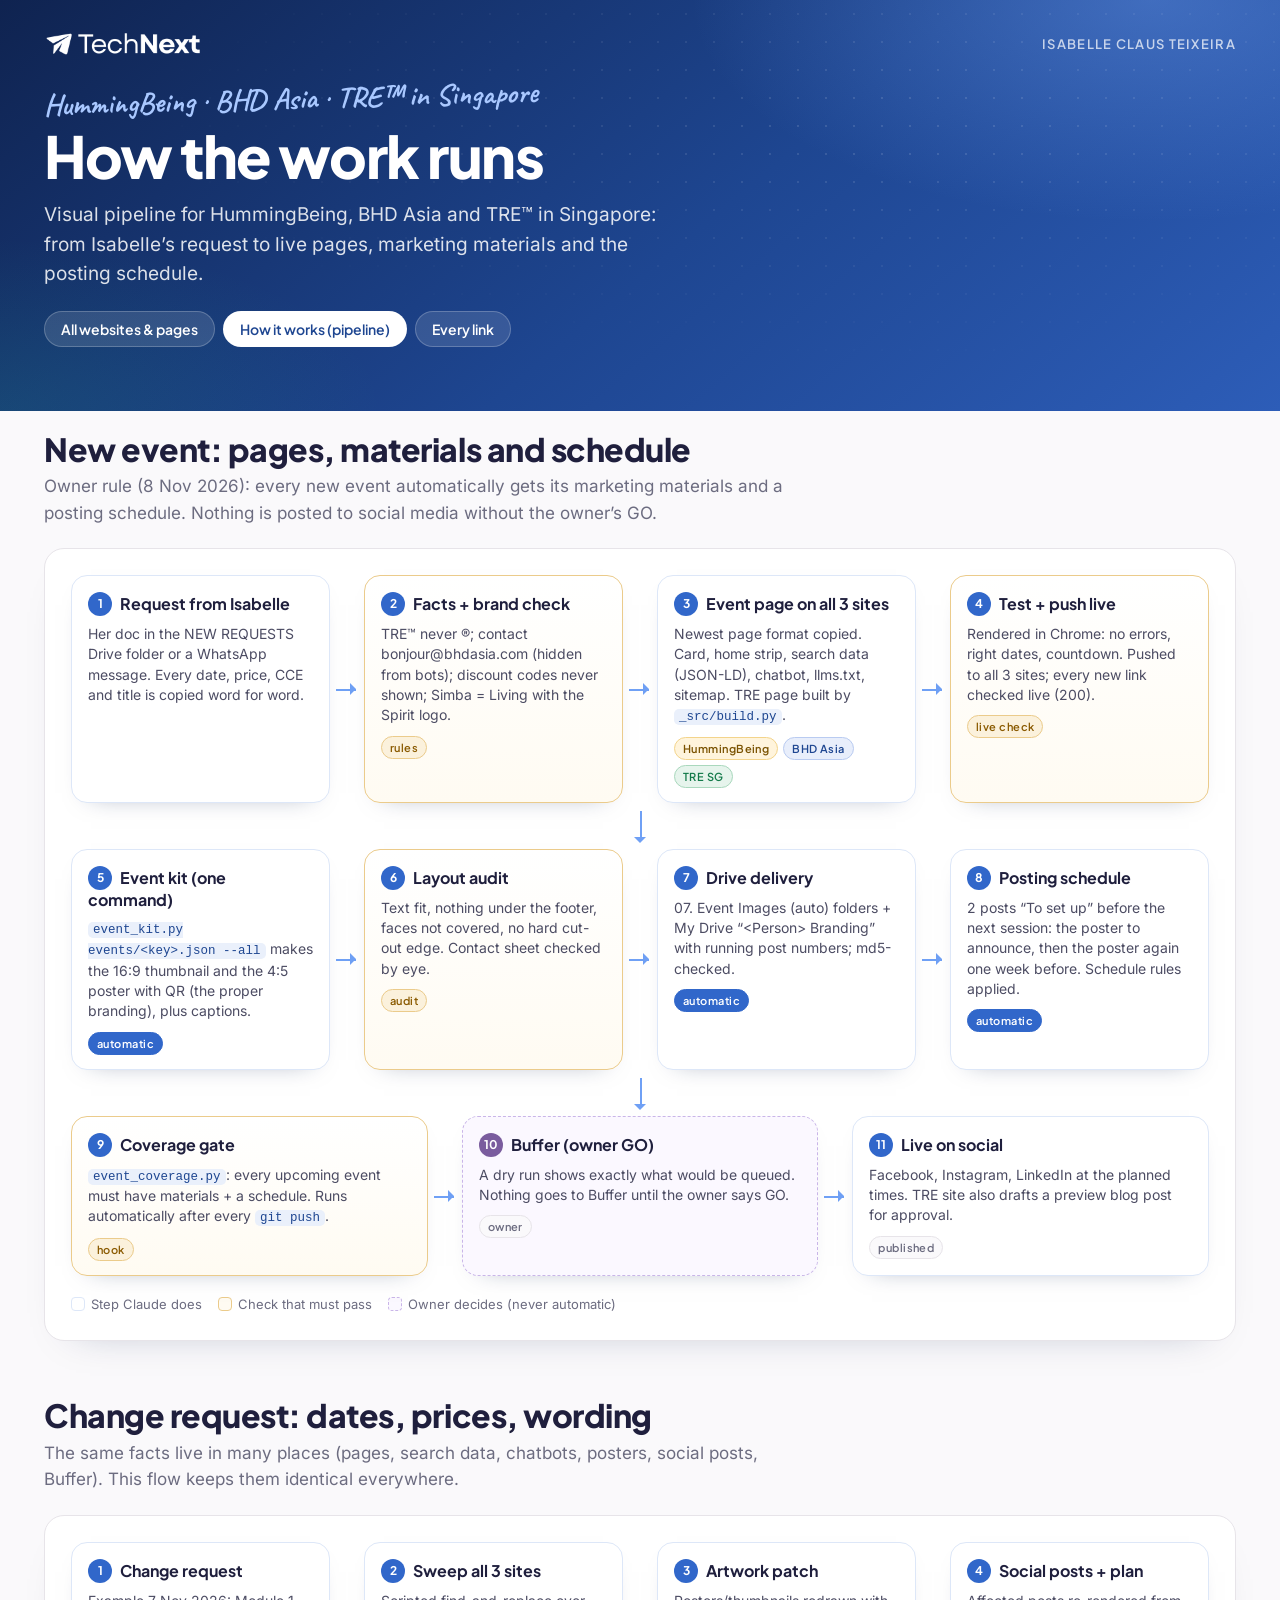
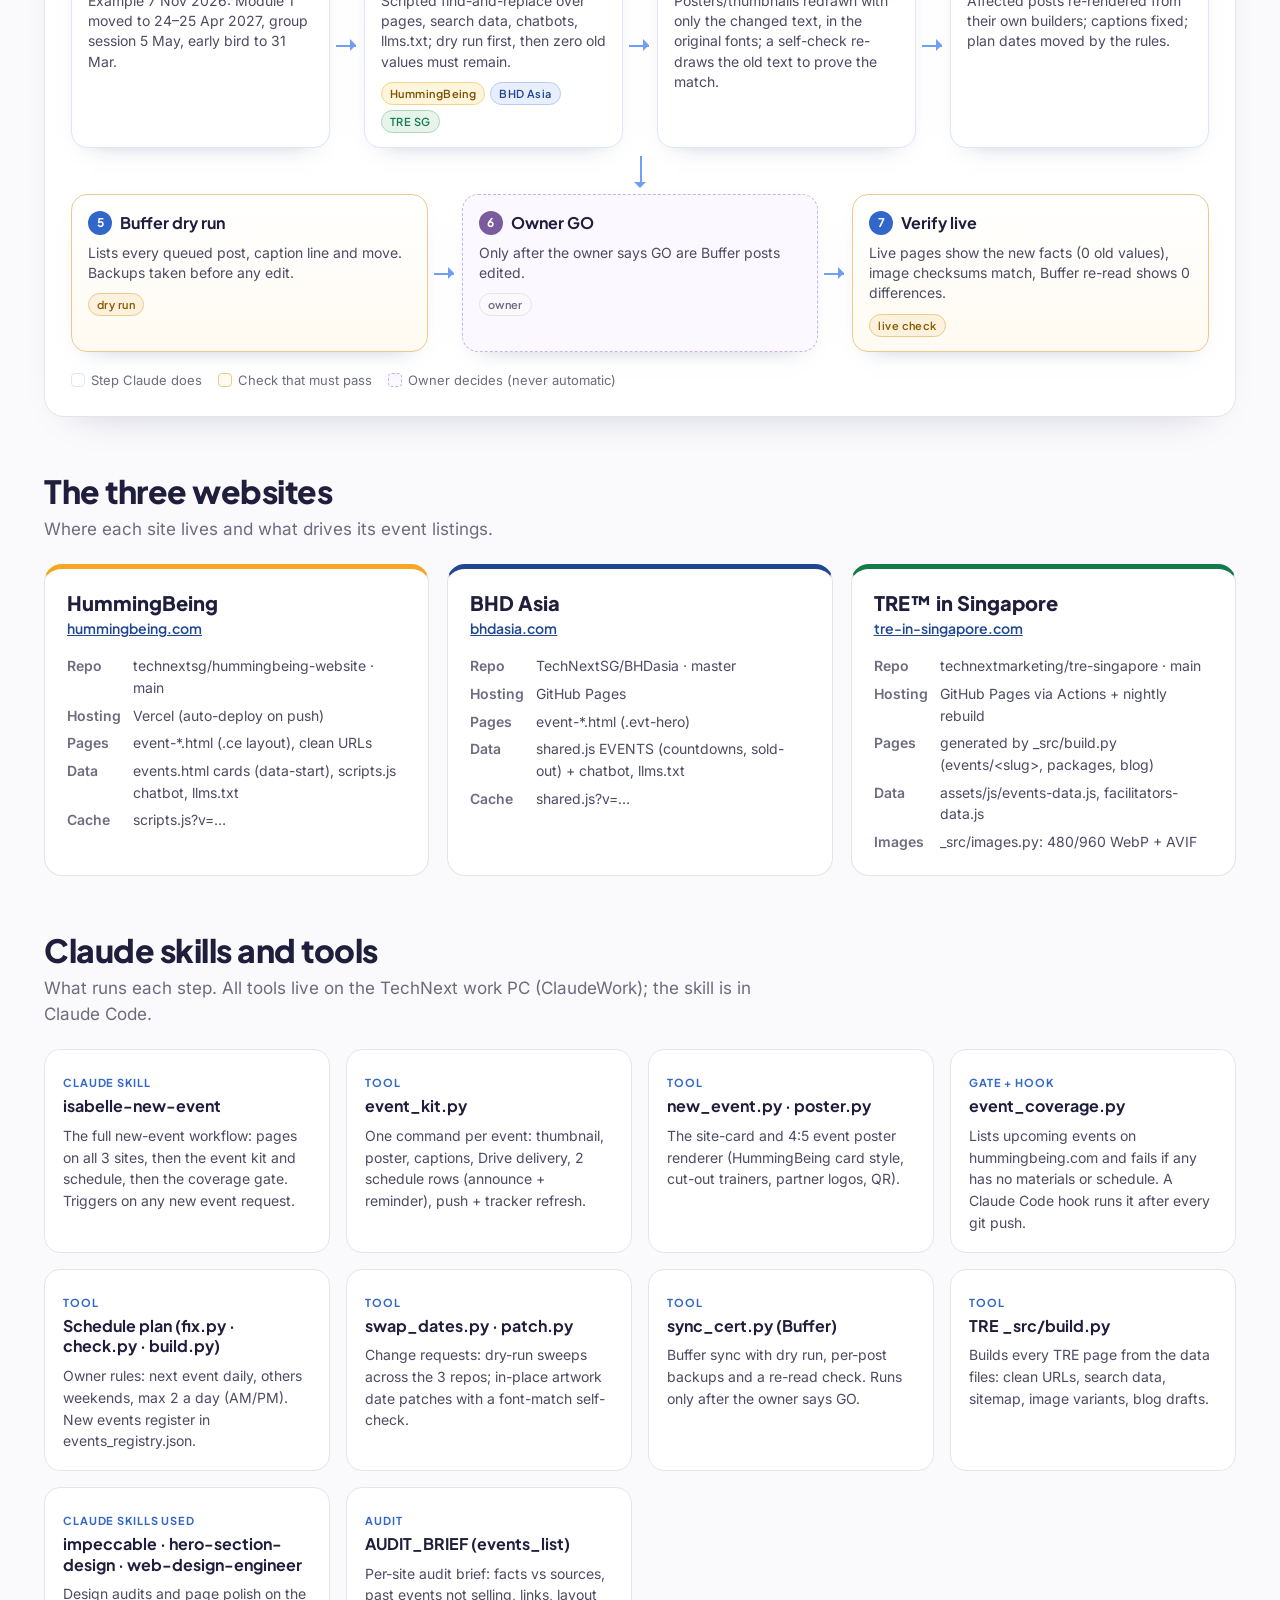
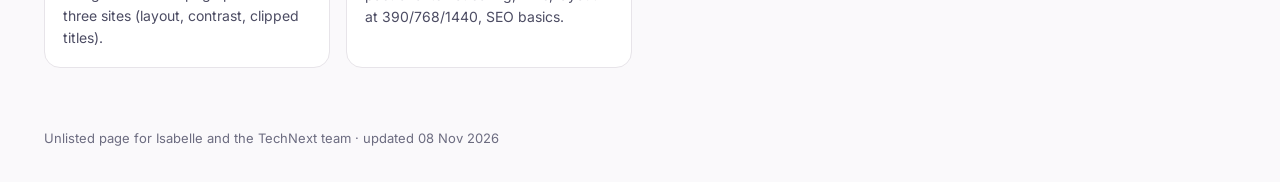
==== commit 24a914b3: "Pipeline: event kit makes thumbnail + poster only, schedules poster + reminder Co-Authored-By: Claud" ====
--- a/pipeline.html
+++ b/pipeline.html
@@ -10,4 +10,4 @@
 <div class="ix-hero-row"><div><p class="ix-kicker">HummingBeing · BHD Asia · TRE&trade; in Singapore</p>
 <h1>How the work runs</h1><p class="ix-lead">Visual pipeline for HummingBeing, BHD Asia and TRE&trade; in Singapore: from Isabelle&rsquo;s request to live pages, marketing materials and the posting schedule.</p></div></div>
 <nav class="pg-nav" aria-label="Hub pages"><a href="./">All websites &amp; pages</a><a href="pipeline.html" aria-current="page">How it works (pipeline)</a><a href="links.html">Every link</a></nav></div></header>
-<main class="ix-wrap"><section class="pg-sec"><h2>New event: pages, materials and schedule</h2><p class="pg-lead">Owner rule (8 Nov 2026): every new event automatically gets its marketing materials and a posting schedule. Nothing is posted to social media without the owner&rsquo;s GO.</p><div class="pg-card"><div class="fl"><div class="fl-row" style="--n:4"><div class="nd "><b>Request from Isabelle</b><p>Her doc in the NEW REQUESTS Drive folder or a WhatsApp message. Every date, price, CCE and title is copied word for word.</p></div><div class="nd is-gate"><b>Facts + brand check</b><p>TRE&trade; never &reg;; contact bonjour@bhdasia.com (hidden from bots); discount codes never shown; Simba = Living with the Spirit logo.</p><div class="tg"><span class="gate">rules</span></div></div><div class="nd "><b>Event page on all 3 sites</b><p>Newest page format copied. Card, home strip, search data (JSON-LD), chatbot, llms.txt, sitemap. TRE page built by <code>_src/build.py</code>.</p><div class="tg"><span class="hb">HummingBeing</span><span class="bhd">BHD Asia</span><span class="tre">TRE SG</span></div></div><div class="nd is-gate"><b>Test + push live</b><p>Rendered in Chrome: no errors, right dates, countdown. Pushed to all 3 sites; every new link checked live (200).</p><div class="tg"><span class="gate">live check</span></div></div></div><div class="fl-row" style="--n:4"><div class="nd "><b>Event kit (one command)</b><p><code>event_kit.py events/&lt;key&gt;.json --all</code> makes the 16:9 thumbnail, 4:5 poster with QR and 4 social posts, plus captions.</p><div class="tg"><span class="auto">automatic</span></div></div><div class="nd is-gate"><b>Layout audit</b><p>Text fit, nothing under the footer, faces not covered, no hard cut-out edge. Contact sheet checked by eye.</p><div class="tg"><span class="gate">audit</span></div></div><div class="nd "><b>Drive delivery</b><p>07. Event Images (auto) folders + My Drive &ldquo;&lt;Person&gt; Branding&rdquo; with running post numbers; md5-checked.</p><div class="tg"><span class="auto">automatic</span></div></div><div class="nd "><b>Posting schedule</b><p>5 posts &ldquo;To set up&rdquo; before the next session: poster first, &ldquo;who it is for&rdquo; one week before. Schedule rules applied.</p><div class="tg"><span class="auto">automatic</span></div></div></div><div class="fl-row" style="--n:3"><div class="nd is-gate"><b>Coverage gate</b><p><code>event_coverage.py</code>: every upcoming event must have materials + a schedule. Runs automatically after every <code>git push</code>.</p><div class="tg"><span class="gate">hook</span></div></div><div class="nd is-owner"><b>Buffer (owner GO)</b><p>A dry run shows exactly what would be queued. Nothing goes to Buffer until the owner says GO.</p><div class="tg"><span class="">owner</span></div></div><div class="nd "><b>Live on social</b><p>Facebook, Instagram, LinkedIn at the planned times. TRE site also drafts a preview blog post for approval.</p><div class="tg"><span class="">published</span></div></div></div></div><div class="fl-legend"><span><i></i>Step Claude does</span><span><i class="g"></i>Check that must pass</span><span><i class="o"></i>Owner decides (never automatic)</span></div></div></section><section class="pg-sec"><h2>Change request: dates, prices, wording</h2><p class="pg-lead">The same facts live in many places (pages, search data, chatbots, posters, social posts, Buffer). This flow keeps them identical everywhere.</p><div class="pg-card"><div class="fl"><div class="fl-row" style="--n:4"><div class="nd "><b>Change request</b><p>Example 7 Nov 2026: Module 1 moved to 24&ndash;25 Apr 2027, group session 5 May, early bird to 31 Mar.</p></div><div class="nd "><b>Sweep all 3 sites</b><p>Scripted find-and-replace over pages, search data, chatbots, llms.txt; dry run first, then zero old values must remain.</p><div class="tg"><span class="hb">HummingBeing</span><span class="bhd">BHD Asia</span><span class="tre">TRE SG</span></div></div><div class="nd "><b>Artwork patch</b><p>Posters/thumbnails redrawn with only the changed text, in the original fonts; a self-check re-draws the old text to prove the match.</p></div><div class="nd "><b>Social posts + plan</b><p>Affected posts re-rendered from their own builders; captions fixed; plan dates moved by the rules.</p></div></div><div class="fl-row" style="--n:3"><div class="nd is-gate"><b>Buffer dry run</b><p>Lists every queued post, caption line and move. Backups taken before any edit.</p><div class="tg"><span class="gate">dry run</span></div></div><div class="nd is-owner"><b>Owner GO</b><p>Only after the owner says GO are Buffer posts edited.</p><div class="tg"><span class="">owner</span></div></div><div class="nd is-gate"><b>Verify live</b><p>Live pages show the new facts (0 old values), image checksums match, Buffer re-read shows 0 differences.</p><div class="tg"><span class="gate">live check</span></div></div></div></div><div class="fl-legend"><span><i></i>Step Claude does</span><span><i class="g"></i>Check that must pass</span><span><i class="o"></i>Owner decides (never automatic)</span></div></div></section><section class="pg-sec"><h2>The three websites</h2><p class="pg-lead">Where each site lives and what drives its event listings.</p><div class="sites3"><div class="site" style="--c:#F5A623"><h3>HummingBeing</h3><a class="u" href="https://hummingbeing.com/">hummingbeing.com</a><dl><dt>Repo</dt><dd>technextsg/hummingbeing-website · main</dd><dt>Hosting</dt><dd>Vercel (auto-deploy on push)</dd><dt>Pages</dt><dd>event-*.html (.ce layout), clean URLs</dd><dt>Data</dt><dd>events.html cards (data-start), scripts.js chatbot, llms.txt</dd><dt>Cache</dt><dd>scripts.js?v=…</dd></dl></div><div class="site" style="--c:#1E4691"><h3>BHD Asia</h3><a class="u" href="https://bhdasia.com/">bhdasia.com</a><dl><dt>Repo</dt><dd>TechNextSG/BHDasia · master</dd><dt>Hosting</dt><dd>GitHub Pages</dd><dt>Pages</dt><dd>event-*.html (.evt-hero)</dd><dt>Data</dt><dd>shared.js EVENTS (countdowns, sold-out) + chatbot, llms.txt</dd><dt>Cache</dt><dd>shared.js?v=…</dd></dl></div><div class="site" style="--c:#137A4A"><h3>TRE&trade; in Singapore</h3><a class="u" href="https://tre-in-singapore.com/">tre-in-singapore.com</a><dl><dt>Repo</dt><dd>technextmarketing/tre-singapore · main</dd><dt>Hosting</dt><dd>GitHub Pages via Actions + nightly rebuild</dd><dt>Pages</dt><dd>generated by _src/build.py (events/&lt;slug&gt;, packages, blog)</dd><dt>Data</dt><dd>assets/js/events-data.js, facilitators-data.js</dd><dt>Images</dt><dd>_src/images.py: 480/960 WebP + AVIF</dd></dl></div></div></section><section class="pg-sec"><h2>Claude skills and tools</h2><p class="pg-lead">What runs each step. All tools live on the TechNext work PC (ClaudeWork); the skill is in Claude Code.</p><div class="skills"><div class="sk"><span class="k">Claude skill</span><h3>isabelle-new-event</h3><p>The full new-event workflow: pages on all 3 sites, then the event kit and schedule, then the coverage gate. Triggers on any new event request.</p></div><div class="sk"><span class="k">Tool</span><h3>event_kit.py</h3><p>One command per event: thumbnail, poster, 4 social posts, captions, Drive delivery, 5 schedule rows, push + tracker refresh.</p></div><div class="sk"><span class="k">Tool</span><h3>new_event.py · social.py</h3><p>The site-card / poster renderer and the 4:5 social post design (HummingBeing card style, cut-out trainers, partner logos).</p></div><div class="sk"><span class="k">Gate + hook</span><h3>event_coverage.py</h3><p>Lists upcoming events on hummingbeing.com and fails if any has no materials or schedule. A Claude Code hook runs it after every git push.</p></div><div class="sk"><span class="k">Tool</span><h3>Schedule plan (fix.py · check.py · build.py)</h3><p>Owner rules: next event daily, others weekends, max 2 a day (AM/PM). New events register in events_registry.json.</p></div><div class="sk"><span class="k">Tool</span><h3>swap_dates.py · patch.py</h3><p>Change requests: dry-run sweeps across the 3 repos; in-place artwork date patches with a font-match self-check.</p></div><div class="sk"><span class="k">Tool</span><h3>sync_cert.py (Buffer)</h3><p>Buffer sync with dry run, per-post backups and a re-read check. Runs only after the owner says GO.</p></div><div class="sk"><span class="k">Tool</span><h3>TRE _src/build.py</h3><p>Builds every TRE page from the data files: clean URLs, search data, sitemap, image variants, blog drafts.</p></div><div class="sk"><span class="k">Claude skills used</span><h3>impeccable · hero-section-design · web-design-engineer</h3><p>Design audits and page polish on the three sites (layout, contrast, clipped titles).</p></div><div class="sk"><span class="k">Audit</span><h3>AUDIT_BRIEF (events_list)</h3><p>Per-site audit brief: facts vs sources, past events not selling, links, layout at 390/768/1440, SEO basics.</p></div></div></section><p style="margin:60px 0 40px;font-size:13px;color:var(--muted)">Unlisted page for Isabelle and the TechNext team · updated 08 Nov 2026</p></main></body></html>+<main class="ix-wrap"><section class="pg-sec"><h2>New event: pages, materials and schedule</h2><p class="pg-lead">Owner rule (8 Nov 2026): every new event automatically gets its marketing materials and a posting schedule. Nothing is posted to social media without the owner&rsquo;s GO.</p><div class="pg-card"><div class="fl"><div class="fl-row" style="--n:4"><div class="nd "><b>Request from Isabelle</b><p>Her doc in the NEW REQUESTS Drive folder or a WhatsApp message. Every date, price, CCE and title is copied word for word.</p></div><div class="nd is-gate"><b>Facts + brand check</b><p>TRE&trade; never &reg;; contact bonjour@bhdasia.com (hidden from bots); discount codes never shown; Simba = Living with the Spirit logo.</p><div class="tg"><span class="gate">rules</span></div></div><div class="nd "><b>Event page on all 3 sites</b><p>Newest page format copied. Card, home strip, search data (JSON-LD), chatbot, llms.txt, sitemap. TRE page built by <code>_src/build.py</code>.</p><div class="tg"><span class="hb">HummingBeing</span><span class="bhd">BHD Asia</span><span class="tre">TRE SG</span></div></div><div class="nd is-gate"><b>Test + push live</b><p>Rendered in Chrome: no errors, right dates, countdown. Pushed to all 3 sites; every new link checked live (200).</p><div class="tg"><span class="gate">live check</span></div></div></div><div class="fl-row" style="--n:4"><div class="nd "><b>Event kit (one command)</b><p><code>event_kit.py events/&lt;key&gt;.json --all</code> makes the 16:9 thumbnail and the 4:5 poster with QR (the proper branding), plus captions.</p><div class="tg"><span class="auto">automatic</span></div></div><div class="nd is-gate"><b>Layout audit</b><p>Text fit, nothing under the footer, faces not covered, no hard cut-out edge. Contact sheet checked by eye.</p><div class="tg"><span class="gate">audit</span></div></div><div class="nd "><b>Drive delivery</b><p>07. Event Images (auto) folders + My Drive &ldquo;&lt;Person&gt; Branding&rdquo; with running post numbers; md5-checked.</p><div class="tg"><span class="auto">automatic</span></div></div><div class="nd "><b>Posting schedule</b><p>2 posts &ldquo;To set up&rdquo; before the next session: the poster to announce, then the poster again one week before. Schedule rules applied.</p><div class="tg"><span class="auto">automatic</span></div></div></div><div class="fl-row" style="--n:3"><div class="nd is-gate"><b>Coverage gate</b><p><code>event_coverage.py</code>: every upcoming event must have materials + a schedule. Runs automatically after every <code>git push</code>.</p><div class="tg"><span class="gate">hook</span></div></div><div class="nd is-owner"><b>Buffer (owner GO)</b><p>A dry run shows exactly what would be queued. Nothing goes to Buffer until the owner says GO.</p><div class="tg"><span class="">owner</span></div></div><div class="nd "><b>Live on social</b><p>Facebook, Instagram, LinkedIn at the planned times. TRE site also drafts a preview blog post for approval.</p><div class="tg"><span class="">published</span></div></div></div></div><div class="fl-legend"><span><i></i>Step Claude does</span><span><i class="g"></i>Check that must pass</span><span><i class="o"></i>Owner decides (never automatic)</span></div></div></section><section class="pg-sec"><h2>Change request: dates, prices, wording</h2><p class="pg-lead">The same facts live in many places (pages, search data, chatbots, posters, social posts, Buffer). This flow keeps them identical everywhere.</p><div class="pg-card"><div class="fl"><div class="fl-row" style="--n:4"><div class="nd "><b>Change request</b><p>Example 7 Nov 2026: Module 1 moved to 24&ndash;25 Apr 2027, group session 5 May, early bird to 31 Mar.</p></div><div class="nd "><b>Sweep all 3 sites</b><p>Scripted find-and-replace over pages, search data, chatbots, llms.txt; dry run first, then zero old values must remain.</p><div class="tg"><span class="hb">HummingBeing</span><span class="bhd">BHD Asia</span><span class="tre">TRE SG</span></div></div><div class="nd "><b>Artwork patch</b><p>Posters/thumbnails redrawn with only the changed text, in the original fonts; a self-check re-draws the old text to prove the match.</p></div><div class="nd "><b>Social posts + plan</b><p>Affected posts re-rendered from their own builders; captions fixed; plan dates moved by the rules.</p></div></div><div class="fl-row" style="--n:3"><div class="nd is-gate"><b>Buffer dry run</b><p>Lists every queued post, caption line and move. Backups taken before any edit.</p><div class="tg"><span class="gate">dry run</span></div></div><div class="nd is-owner"><b>Owner GO</b><p>Only after the owner says GO are Buffer posts edited.</p><div class="tg"><span class="">owner</span></div></div><div class="nd is-gate"><b>Verify live</b><p>Live pages show the new facts (0 old values), image checksums match, Buffer re-read shows 0 differences.</p><div class="tg"><span class="gate">live check</span></div></div></div></div><div class="fl-legend"><span><i></i>Step Claude does</span><span><i class="g"></i>Check that must pass</span><span><i class="o"></i>Owner decides (never automatic)</span></div></div></section><section class="pg-sec"><h2>The three websites</h2><p class="pg-lead">Where each site lives and what drives its event listings.</p><div class="sites3"><div class="site" style="--c:#F5A623"><h3>HummingBeing</h3><a class="u" href="https://hummingbeing.com/">hummingbeing.com</a><dl><dt>Repo</dt><dd>technextsg/hummingbeing-website · main</dd><dt>Hosting</dt><dd>Vercel (auto-deploy on push)</dd><dt>Pages</dt><dd>event-*.html (.ce layout), clean URLs</dd><dt>Data</dt><dd>events.html cards (data-start), scripts.js chatbot, llms.txt</dd><dt>Cache</dt><dd>scripts.js?v=…</dd></dl></div><div class="site" style="--c:#1E4691"><h3>BHD Asia</h3><a class="u" href="https://bhdasia.com/">bhdasia.com</a><dl><dt>Repo</dt><dd>TechNextSG/BHDasia · master</dd><dt>Hosting</dt><dd>GitHub Pages</dd><dt>Pages</dt><dd>event-*.html (.evt-hero)</dd><dt>Data</dt><dd>shared.js EVENTS (countdowns, sold-out) + chatbot, llms.txt</dd><dt>Cache</dt><dd>shared.js?v=…</dd></dl></div><div class="site" style="--c:#137A4A"><h3>TRE&trade; in Singapore</h3><a class="u" href="https://tre-in-singapore.com/">tre-in-singapore.com</a><dl><dt>Repo</dt><dd>technextmarketing/tre-singapore · main</dd><dt>Hosting</dt><dd>GitHub Pages via Actions + nightly rebuild</dd><dt>Pages</dt><dd>generated by _src/build.py (events/&lt;slug&gt;, packages, blog)</dd><dt>Data</dt><dd>assets/js/events-data.js, facilitators-data.js</dd><dt>Images</dt><dd>_src/images.py: 480/960 WebP + AVIF</dd></dl></div></div></section><section class="pg-sec"><h2>Claude skills and tools</h2><p class="pg-lead">What runs each step. All tools live on the TechNext work PC (ClaudeWork); the skill is in Claude Code.</p><div class="skills"><div class="sk"><span class="k">Claude skill</span><h3>isabelle-new-event</h3><p>The full new-event workflow: pages on all 3 sites, then the event kit and schedule, then the coverage gate. Triggers on any new event request.</p></div><div class="sk"><span class="k">Tool</span><h3>event_kit.py</h3><p>One command per event: thumbnail, poster, captions, Drive delivery, 2 schedule rows (announce + reminder), push + tracker refresh.</p></div><div class="sk"><span class="k">Tool</span><h3>new_event.py · poster.py</h3><p>The site-card and 4:5 event poster renderer (HummingBeing card style, cut-out trainers, partner logos, QR).</p></div><div class="sk"><span class="k">Gate + hook</span><h3>event_coverage.py</h3><p>Lists upcoming events on hummingbeing.com and fails if any has no materials or schedule. A Claude Code hook runs it after every git push.</p></div><div class="sk"><span class="k">Tool</span><h3>Schedule plan (fix.py · check.py · build.py)</h3><p>Owner rules: next event daily, others weekends, max 2 a day (AM/PM). New events register in events_registry.json.</p></div><div class="sk"><span class="k">Tool</span><h3>swap_dates.py · patch.py</h3><p>Change requests: dry-run sweeps across the 3 repos; in-place artwork date patches with a font-match self-check.</p></div><div class="sk"><span class="k">Tool</span><h3>sync_cert.py (Buffer)</h3><p>Buffer sync with dry run, per-post backups and a re-read check. Runs only after the owner says GO.</p></div><div class="sk"><span class="k">Tool</span><h3>TRE _src/build.py</h3><p>Builds every TRE page from the data files: clean URLs, search data, sitemap, image variants, blog drafts.</p></div><div class="sk"><span class="k">Claude skills used</span><h3>impeccable · hero-section-design · web-design-engineer</h3><p>Design audits and page polish on the three sites (layout, contrast, clipped titles).</p></div><div class="sk"><span class="k">Audit</span><h3>AUDIT_BRIEF (events_list)</h3><p>Per-site audit brief: facts vs sources, past events not selling, links, layout at 390/768/1440, SEO basics.</p></div></div></section><p style="margin:60px 0 40px;font-size:13px;color:var(--muted)">Unlisted page for Isabelle and the TechNext team · updated 08 Nov 2026</p></main></body></html>
